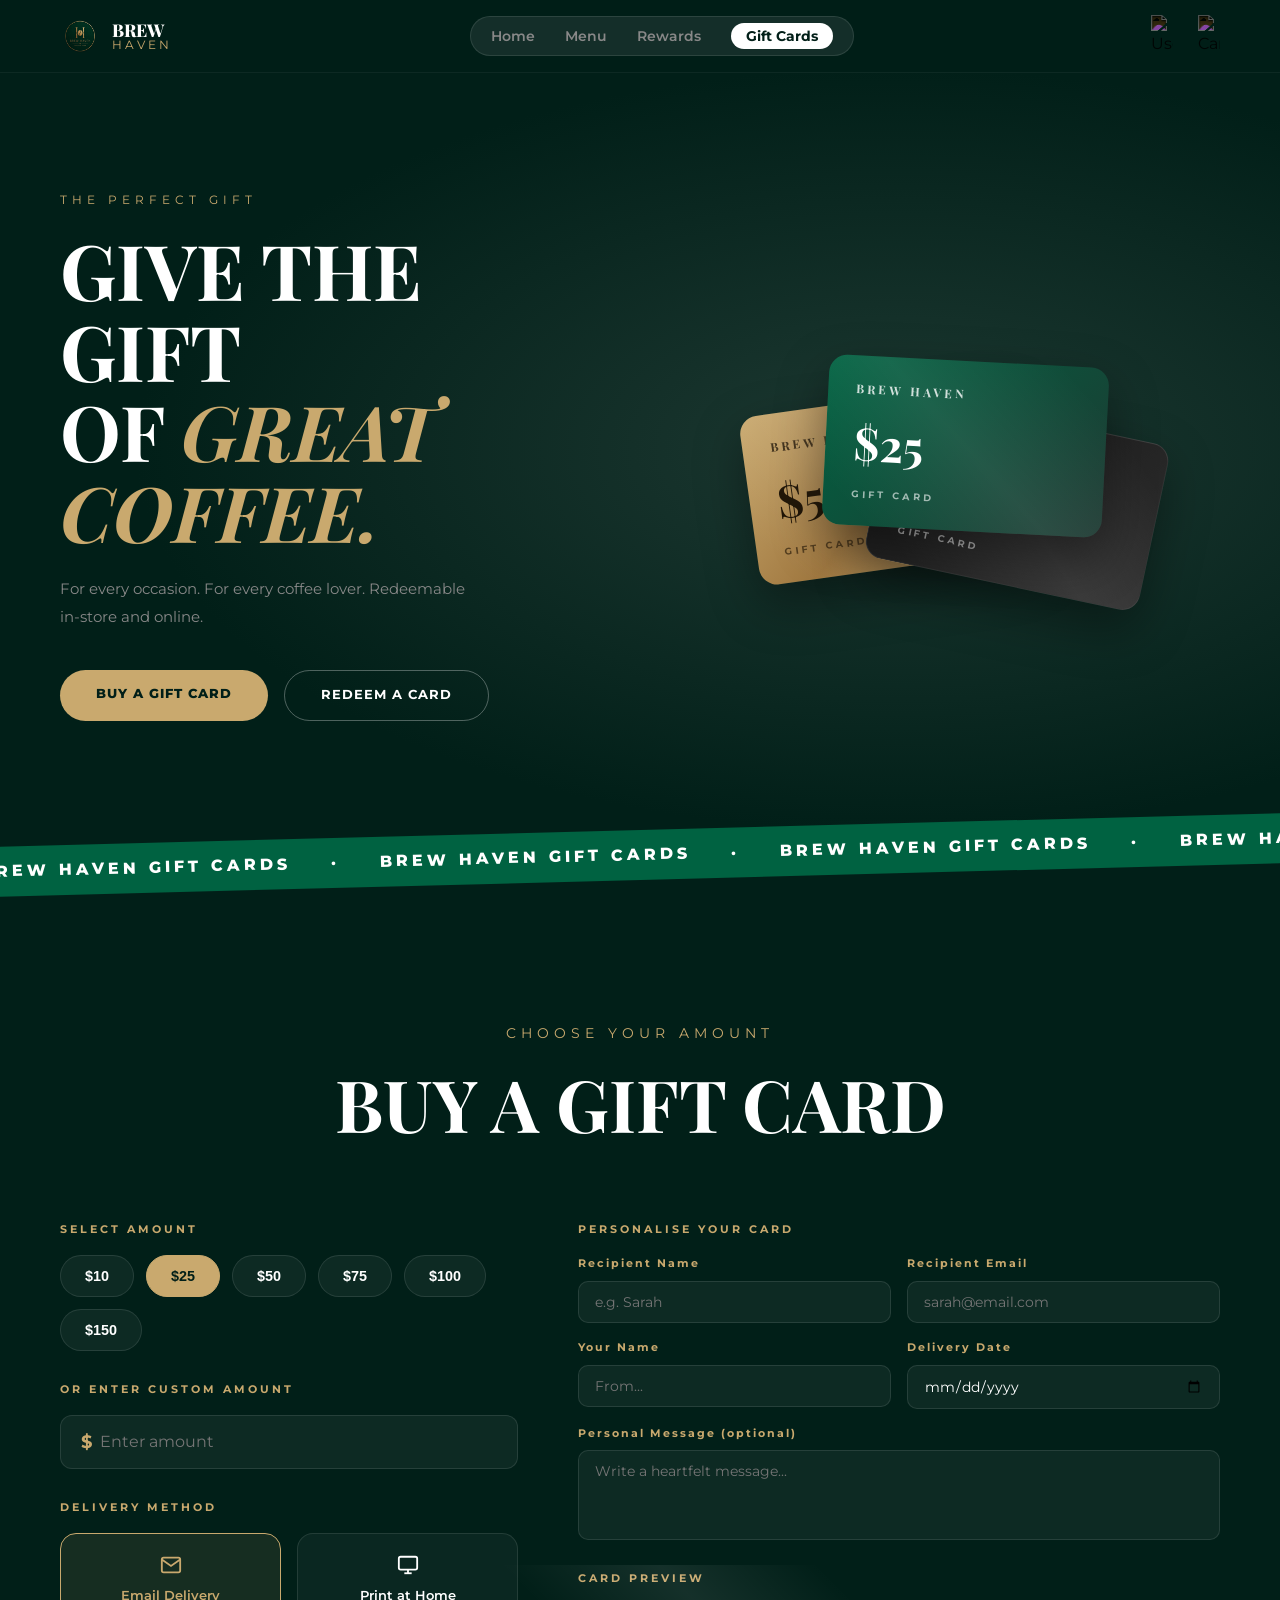
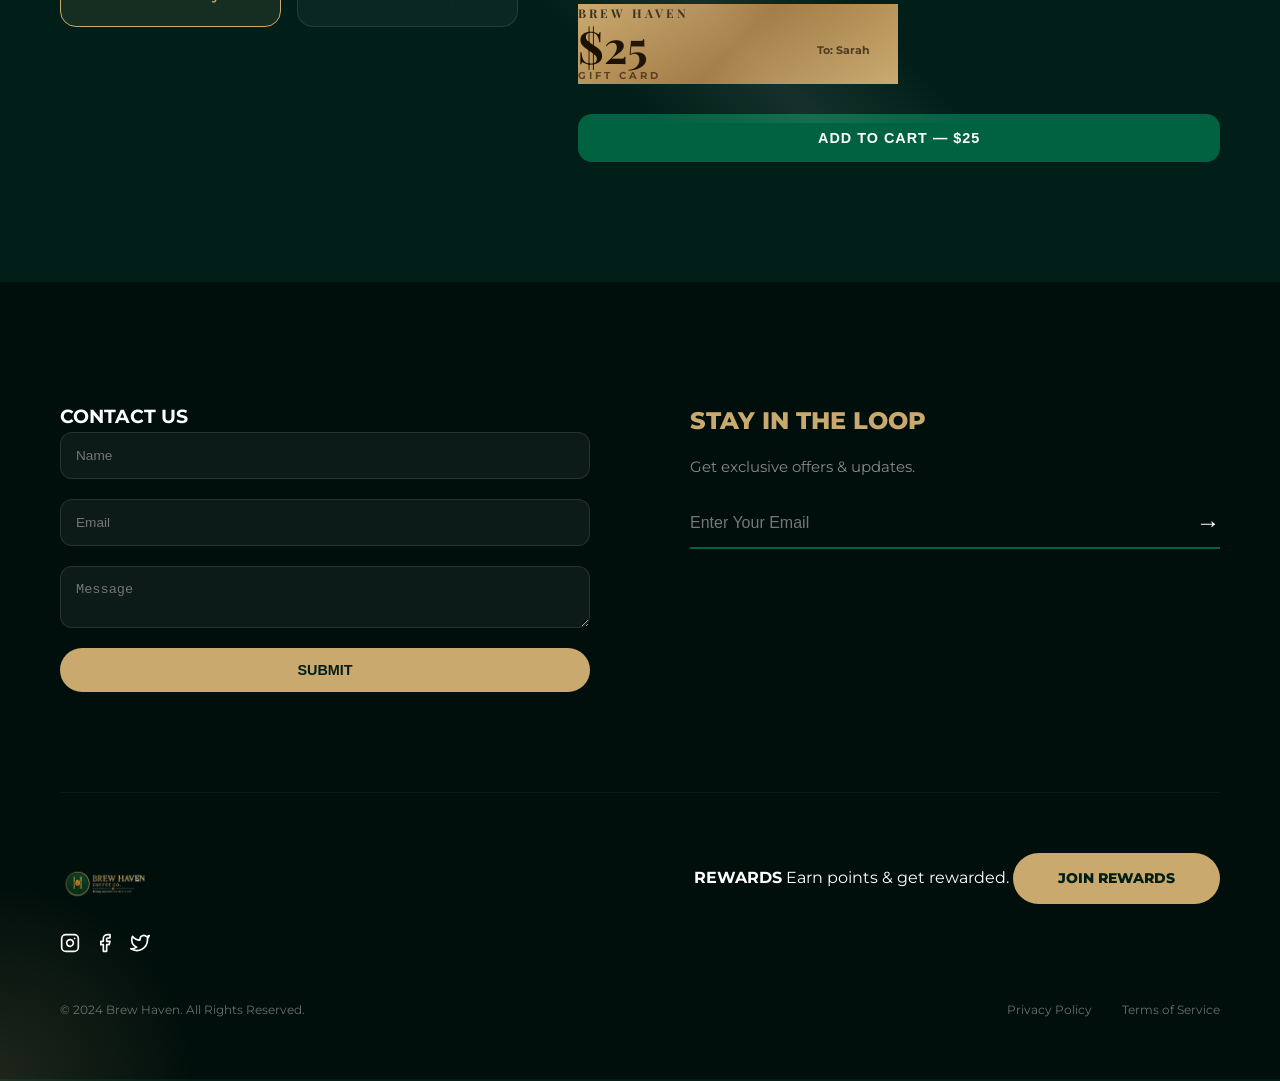
==== gift-cards.html @ e1008f40 "Initial commit" ====
<!DOCTYPE html>
<html lang="en">
<head>
  <meta charset="UTF-8">
  <meta name="viewport" content="width=device-width, initial-scale=1.0">
  <title>Brew Haven | Gift Cards</title>
  <link rel="preconnect" href="https://fonts.googleapis.com">
  <link href="https://fonts.googleapis.com/css2?family=Montserrat:wght@400;500;600;700;800&family=Playfair+Display:ital,wght@0,700;1,700&display=swap" rel="stylesheet">
  <link rel="stylesheet" href="css/style.css">
  <link rel="stylesheet" href="css/animations.css">
  <link rel="stylesheet" href="css/gift-cards.css">
</head>
<body>

  <!-- Header / Navbar -->
  <header class="header">
    <div class="nav-container container">
      <div class="logo">
        <a href="index.html" style="display: flex; align-items: center; gap: 12px;">
          <img src="assets/logo-bh.png" alt="Brew Haven Logo" style="width: 40px;">
          <div class="logo-text-group">
            <span class="logo-main">BREW</span>
            <span class="logo-sub">HAVEN</span>
          </div>
        </a>
      </div>
      <nav class="nav-pill">
        <ul>
          <li><a href="index.html">Home</a></li>
          <li><a href="menu.html">Menu</a></li>
          <li><a href="rewards.html">Rewards</a></li>
          <li class="active-pill"><a href="gift-cards.html">Gift Cards</a></li>
        </ul>
      </nav>
      <div class="header-right">
        <div class="header-icons">
          <a href="#" class="icon-btn"><img src="https://img.icons8.com/material-outlined/24/ffffff/user.png" alt="User"></a>
          <a href="#" class="icon-btn"><img src="https://img.icons8.com/material-outlined/24/ffffff/shopping-bag.png" alt="Cart"></a>
        </div>
        <button class="hamburger" id="menuTrigger" aria-label="Menu">
          <span></span><span></span><span></span>
        </button>
      </div>
    </div>
  </header>

  <!-- HERO -->
  <section class="gc-hero">
    <div class="gc-hero-bg"></div>
    <div class="container gc-hero-inner">
      <div class="gc-hero-text">
        <span class="gc-eyebrow">THE PERFECT GIFT</span>
        <h1 class="gc-title">GIVE THE GIFT<br>OF <span class="gc-title-accent">GREAT COFFEE.</span></h1>
        <p class="gc-subtitle">For every occasion. For every coffee lover. Redeemable in-store and online.</p>
        <div class="gc-hero-btns">
          <a href="#buy" class="gc-btn-primary">BUY A GIFT CARD</a>
          <a href="#redeem" class="gc-btn-ghost">REDEEM A CARD</a>
        </div>
      </div>
      <div class="gc-hero-cards">
        <div class="gc-card-preview gc-card-gold">
          <div class="gc-card-logo">BREW HAVEN</div>
          <div class="gc-card-amount">$50</div>
          <div class="gc-card-tag">GIFT CARD</div>
          <div class="gc-card-shine"></div>
        </div>
        <div class="gc-card-preview gc-card-green">
          <div class="gc-card-logo">BREW HAVEN</div>
          <div class="gc-card-amount">$25</div>
          <div class="gc-card-tag">GIFT CARD</div>
          <div class="gc-card-shine"></div>
        </div>
        <div class="gc-card-preview gc-card-dark">
          <div class="gc-card-logo">BREW HAVEN</div>
          <div class="gc-card-amount">$100</div>
          <div class="gc-card-tag">GIFT CARD</div>
          <div class="gc-card-shine"></div>
        </div>
      </div>
    </div>
    <div class="gc-marquee-wrap">
      <div class="gc-marquee">
        <span>BREW HAVEN GIFT CARDS</span><span>·</span>
        <span>BREW HAVEN GIFT CARDS</span><span>·</span>
        <span>BREW HAVEN GIFT CARDS</span><span>·</span>
        <span>BREW HAVEN GIFT CARDS</span><span>·</span>
        <span>BREW HAVEN GIFT CARDS</span><span>·</span>
        <span>BREW HAVEN GIFT CARDS</span><span>·</span>
      </div>
    </div>
  </section>

  <!-- BUY SECTION -->
  <section class="gc-buy" id="buy">
    <div class="container">
      <div class="gc-section-header">
        <span class="tagline">CHOOSE YOUR AMOUNT</span>
        <h2 class="title">BUY A GIFT CARD</h2>
      </div>
      <div class="gc-buy-layout">
        <div class="gc-selector">
          <p class="gc-selector-label">SELECT AMOUNT</p>
          <div class="gc-amounts">
            <button class="gc-amount-btn">$10</button>
            <button class="gc-amount-btn active">$25</button>
            <button class="gc-amount-btn">$50</button>
            <button class="gc-amount-btn">$75</button>
            <button class="gc-amount-btn">$100</button>
            <button class="gc-amount-btn">$150</button>
          </div>
          <p class="gc-selector-label" style="margin-top:30px;">OR ENTER CUSTOM AMOUNT</p>
          <div class="gc-custom-input"><span>$</span><input type="number" placeholder="Enter amount" min="5" max="500"></div>
          <p class="gc-selector-label" style="margin-top:30px;">DELIVERY METHOD</p>
          <div class="gc-delivery-opts">
            <label class="gc-delivery-opt active"><input type="radio" name="delivery" checked><div class="gc-opt-box"><svg width="22" height="22" viewBox="0 0 24 24" fill="none" stroke="currentColor" stroke-width="2"><path d="M4 4h16c1.1 0 2 .9 2 2v12c0 1.1-.9 2-2 2H4c-1.1 0-2-.9-2-2V6c0-1.1.9-2 2-2z"></path><polyline points="22,6 12,13 2,6"></polyline></svg><span>Email Delivery</span></div></label>
            <label class="gc-delivery-opt"><input type="radio" name="delivery"><div class="gc-opt-box"><svg width="22" height="22" viewBox="0 0 24 24" fill="none" stroke="currentColor" stroke-width="2"><rect x="2" y="3" width="20" height="14" rx="2"></rect><line x1="8" y1="21" x2="16" y2="21"></line><line x1="12" y1="17" x2="12" y2="21"></line></svg><span>Print at Home</span></div></label>
          </div>
        </div>
        <div class="gc-form">
          <p class="gc-selector-label">PERSONALISE YOUR CARD</p>
          <div class="gc-form-grid">
            <div class="gc-field"><label>Recipient Name</label><input type="text" placeholder="e.g. Sarah"></div>
            <div class="gc-field"><label>Recipient Email</label><input type="email" placeholder="sarah@email.com"></div>
            <div class="gc-field"><label>Your Name</label><input type="text" placeholder="From..."></div>
            <div class="gc-field"><label>Delivery Date</label><input type="date"></div>
            <div class="gc-field gc-field-full"><label>Personal Message (optional)</label><textarea placeholder="Write a heartfelt message..."></textarea></div>
          </div>
          <div class="gc-live-preview">
            <p class="gc-selector-label">CARD PREVIEW</p>
            <div class="gc-preview-card gc-card-gold">
              <div class="gc-card-logo">BREW HAVEN</div>
              <div class="gc-card-amount" id="previewAmount">$25</div>
              <div class="gc-card-tag">GIFT CARD</div>
              <div class="gc-preview-to">To: <span id="previewName">Sarah</span></div>
              <div class="gc-card-shine"></div>
            </div>
          </div>
          <button class="gc-checkout-btn">ADD TO CART — $25</button>
        </div>
      </div>
    </div>
  </section>

  <!-- Footer -->
  <footer class="footer">
    <div class="container">
      <div class="footer-top">
        <div class="contact-box">
          <h3>CONTACT US</h3>
          <form class="contact-form">
            <input type="text" placeholder="Name">
            <input type="email" placeholder="Email">
            <textarea placeholder="Message"></textarea>
            <button type="submit" class="submit-btn">SUBMIT</button>
          </form>
        </div>
        <div class="newsletter-box">
          <h3>STAY IN THE LOOP</h3>
          <p>Get exclusive offers & updates.</p>
          <div class="subscribe-input">
            <input type="email" placeholder="Enter Your Email">
            <button class="arrow-btn">→</button>
          </div>
        </div>
      </div>
      <div class="footer-bottom">
        <div class="brand-info">
          <img src="assets/footer-brand-lockup.png" alt="Logo Lockup" style="height: 60px; width: auto;">
          <div class="socials" style="display: flex; gap: 15px; margin-top: 20px;">
            <a href="#" aria-label="Instagram"><svg width="20" height="20" viewBox="0 0 24 24" fill="none" stroke="currentColor" stroke-width="2" stroke-linecap="round" stroke-linejoin="round" style="color: white;"><rect x="2" y="2" width="20" height="20" rx="5" ry="5"></rect><path d="M16 11.37A4 4 0 1 1 12.63 8 4 4 0 0 1 16 11.37z"></path><line x1="17.5" y1="6.5" x2="17.51" y2="6.5"></line></svg></a>
            <a href="#" aria-label="Facebook"><svg width="20" height="20" viewBox="0 0 24 24" fill="none" stroke="currentColor" stroke-width="2" stroke-linecap="round" stroke-linejoin="round" style="color: white;"><path d="M18 2h-3a5 5 0 0 0-5 5v3H7v4h3v8h4v-8h3l1-4h-4V7a1 1 0 0 1 1-1h3z"></path></svg></a>
            <a href="#" aria-label="Twitter"><svg width="20" height="20" viewBox="0 0 24 24" fill="none" stroke="currentColor" stroke-width="2" stroke-linecap="round" stroke-linejoin="round" style="color: white;"><path d="M23 3a10.9 10.9 0 0 1-3.14 1.53 4.48 4.48 0 0 0-7.86 3v1A10.66 10.66 0 0 1 3 4s-4 9 5 13a11.64 11.64 0 0 1-7 2c9 5 20 0 20-11.5a4.5 4.5 0 0 0-.08-.83A7.72 7.72 0 0 0 23 3z"></path></svg></a>
          </div>
        </div>
        <div class="rewards">
          <strong>REWARDS</strong>
          <span>Earn points & get rewarded.</span>
          <a href="rewards.html" class="join-btn">JOIN REWARDS</a>
        </div>
      </div>
      <div class="footer-legal">
        <span>© 2024 Brew Haven. All Rights Reserved.</span>
        <div class="links"><a href="#">Privacy Policy</a><a href="#">Terms of Service</a></div>
      </div>
    </div>
  </footer>

  <script src="https://cdnjs.cloudflare.com/ajax/libs/gsap/3.12.5/gsap.min.js"></script>
  <script src="https://cdnjs.cloudflare.com/ajax/libs/gsap/3.12.5/ScrollTrigger.min.js"></script>
  <script src="js/gift-cards.js"></script>
  <script src="js/main.js"></script>
</body>
</html>
---- css/style.css ----
/* ===== RESET & BASE ===== */
*, *::before, *::after { margin: 0; padding: 0; box-sizing: border-box; }

:root {
  --dark-bg: #011f18;
  --header-bg: #1e3932;
  --accent-green: #006241;
  --light-green: #d4e9e2;
  --white: #ffffff;
  --gold: #c9a96e;
  --gray: #888888;
  --font-main: 'Montserrat', sans-serif;
  --font-serif: 'Playfair Display', serif;
}

html { overflow-x: hidden; scroll-behavior: smooth; }
body { background-color: var(--dark-bg); color: var(--white); font-family: var(--font-main); overflow-x: hidden; line-height: 1.6; }
img { max-width: 100%; display: block; }
ul { list-style: none; }
a { text-decoration: none; color: inherit; }

/* GLOBAL CENTERED CONTAINER */
.container {
  max-width: 1200px;
  margin: 0 auto !important;
  padding: 0 20px;
  width: 100%;
  position: relative;
  overflow: visible !important;
}

/* ===== DECORATIVE BEANS ===== */
.floating-beans { position: fixed; inset: 0; pointer-events: none; z-index: 1; } /* LOWERED Z-INDEX */
.bean { position: absolute; width: 100px; height: 100px; background-image: url('../assets/floating-beans.png'); background-size: contain; background-repeat: no-repeat; opacity: 0.4; transition: margin 0.2s ease-out; }
.b1 { top: 10%; left: 15%; } .b2 { top: 40%; right: 10%; } .b3 { bottom: 20%; left: 5%; } .b4 { top: 70%; right: 20%; }

/* ===== HEADER ===== */
.header { padding: 15px 0; position: fixed; top: 0; width: 100%; z-index: 1000; background: rgba(1, 31, 24, 0.9); backdrop-filter: blur(10px); border-bottom: 1px solid rgba(255,255,255,0.05); }
.nav-container { display: flex; align-items: center; justify-content: space-between; }
.logo-text-group { display: flex; flex-direction: column; line-height: 1; }
.logo-main { font-family: var(--font-serif); font-weight: 800; font-size: 1.1rem; }
.logo-sub { font-size: 0.75rem; letter-spacing: 3px; color: var(--gold); }

.nav-pill ul { display: flex; background: rgba(255, 255, 255, 0.08); padding: 6px 20px; border-radius: 40px; gap: 30px; border: 1px solid rgba(255, 255, 255, 0.1); }
.nav-pill a { font-size: 0.85rem; font-weight: 600; color: var(--gray); transition: 0.3s; }
.nav-pill a.active, .nav-pill a:hover { color: var(--white); }
.nav-pill li.active-pill { background: white; border-radius: 30px; }
.nav-pill li.active-pill a { color: var(--dark-bg); font-weight: 700; padding: 5px 15px; }

.header-icons { display: flex; gap: 25px; align-items: center; }
.header-icons img { width: 22px; filter: invert(1); opacity: 0.8; }
.hamburger { display: none; }

/* ===== HERO ===== */
.hero { height: 100vh; display: flex; align-items: center; padding-top: 80px; position: relative; overflow: visible !important; }
.hero-inner { display: flex; align-items: center; justify-content: space-between; width: 100%; overflow: visible !important; }
.hero-content { flex: 1.2; z-index: 10; text-align: left; }
.hero-title { font-family: var(--font-serif); font-size: 5.5rem; line-height: 1; margin-bottom: 30px; font-weight: 800; }

.hero-product-info h3 { font-size: 1.25rem; font-weight: 600; margin-bottom: 15px; color: var(--white); line-height: 1.4; }
.hero-product-info p { font-size: 1rem; color: var(--gray); margin-bottom: 40px; max-width: 450px; line-height: 1.8; }
.hero-rating { margin-bottom: 40px; font-size: 1rem; font-weight: 700; letter-spacing: 1px; }
.rating-value { color: var(--gold); margin-left: 10px; }

.order-btn, .add-btn, .card-btn, .submit-btn, .join-btn {
  padding: 14px 45px; background-color: var(--gold); color: var(--dark-bg); border: none; border-radius: 30px; font-weight: 800; font-size: 0.9rem; cursor: pointer; transition: 0.3s; display: inline-block;
}
.order-btn:hover { background: var(--white); transform: translateY(-5px); }

.hero-thumbs-pill { display: flex; gap: 15px; background: rgba(30, 57, 50, 0.6); padding: 12px 25px; border-radius: 50px; width: fit-content; border: 1px solid rgba(255, 255, 255, 0.1); margin-top: 50px; }
.thumb-container { width: 50px; height: 50px; display: flex; align-items: center; justify-content: center; border-radius: 50%; cursor: pointer; transition: 0.3s; }
.thumb-container img { width: 40px; }
.thumb-container.active { background: rgba(255,255,255,0.15); transform: scale(1.1); }

/* Hero Visual Stack Fix */
.hero-visual-stack { flex: 1.5; position: relative; display: flex; align-items: center; justify-content: flex-end; height: 600px; overflow: visible !important; }
.hero-image { position: relative; z-index: 10; margin-right: -40px; }
.main-frapp { width: 100%; max-width: 550px; height: 600px; filter: drop-shadow(0 30px 60px rgba(0,0,0,0.4)); object-fit: contain; }

/* The Right-most Vertical Label exactly like design1.png (SMALL with BOX) */
.vertical-text-solid { 
  position: absolute; 
  right: -350px; 
  top: 50%; 
  transform: translateY(-50%) rotate(90deg); 
  display: flex; 
  align-items: center;
  gap: 20px; 
  z-index: 20; 
  pointer-events: none; 
  white-space: nowrap; 
  border: 1px solid var(--gold); 
  padding: 15px 40px;
  color: var(--gold); /* ENSURE ENTIRE BOX USES GOLD COLOR */
}

.vertical-text-solid .main-label {
  font-family: var(--font-serif);
  font-size: 35px; 
  font-weight: 700;
  letter-spacing: 4px;
}

.vertical-text-solid .sub-label {
  font-family: var(--font-main);
  font-size: 1rem;
  font-weight: 800;
  letter-spacing: 6px;
  opacity: 1; /* REMOVED OPACITY FOR BRIGHTER GOLD */
}

/* ===== SECTIONS ===== */
.category-tabs { padding: 60px 0 30px; text-align: center; }
.menu-tabs { display: flex; justify-content: center; gap: 15px; }
.tab-btn { padding: 12px 35px; border: none; background: transparent; color: var(--gray); border-radius: 35px; cursor: pointer; font-weight: 600; font-size: 0.85rem; transition: 0.3s; }
.tab-btn.active { background-color: var(--white); color: var(--dark-bg); }

.menu-section { padding-bottom: 100px; }
.menu-carousel { display: flex; align-items: center; justify-content: center; gap: 30px; }
.carousel-items { display: flex; gap: 25px; align-items: flex-end; }
.menu-card { width: 270px; padding: 40px 25px; border-radius: 30px; text-align: center; background-color: #1e3932; position: relative; transition: 0.4s; }
.menu-card.active { transform: scale(1.08); box-shadow: 0 20px 40px rgba(0,0,0,0.3); background-color: #006241; }
.card-tag { position: absolute; top: 15px; left: 50%; transform: translateX(-50%); font-size: 0.6rem; font-weight: 800; background: var(--white); color: var(--dark-bg); padding: 4px 12px; border-radius: 20px; }

/* ===== PERFECTION SECTION (GRID STACKING) ===== */
.perfection-section { padding: 120px 0 0; text-align: center; position: relative; overflow: visible; }
.section-header { max-width: 600px; margin: 0 auto 60px; }
.tagline { font-size: 0.9rem; letter-spacing: 5px; color: var(--gold); }
.title { font-family: var(--font-serif); font-size: 4.5rem; margin-bottom: 20px; }

.perfection-stack { 
  display: grid; 
  place-items: center; 
  position: relative; 
  width: 100%; 
  margin: 60px 0; 
}

/* Background Marquee */
.marquee-background-wrap { 
  grid-area: 1/1; 
  width: 120vw; 
  position: relative; 
  left: 50%; 
  transform: translateX(-50%) rotate(-3deg); 
  background-color: var(--accent-green); 
  padding: 15px 0; 
  z-index: 1; 
  overflow: hidden; 
  margin: 60px 0;
}
.marquee-track { display: flex; white-space: nowrap; animation: continuous-scroll 40s linear infinite; }
.marquee-track span { font-size: 2rem; font-weight: 900; margin-right: 60px; letter-spacing: 6px; }
@keyframes continuous-scroll { from { transform: translateX(0); } to { transform: translateX(-50%); } }

/* Foreground Centered Cup */
.perfection-cup-container { 
  grid-area: 1/1; 
  position: relative; 
  z-index: 5; 
  pointer-events: none; 
}
.perfection-cup-container img { width: 450px; filter: drop-shadow(0 30px 60px rgba(0,0,0,0.6)); }

.perfection-footer { position: relative; height: 120px; }
.perfection-side-text { position: absolute; right: 0; bottom: 0; text-align: right; max-width: 220px; z-index: 10; }
.swirl { width: 180px; opacity: 0.8; margin-top: 10px; }

/* ===== POPULAR SECTION ===== */
.popular-section { padding: 150px 0; text-align: center; }
.section-title { font-size: 1.1rem; letter-spacing: 6px; margin-bottom: 80px; color: var(--gold); }
.popular-grid { display: flex; justify-content: center; gap: 40px; }
.popular-card { width: 300px; background-color: var(--dark-bg); border-radius: 30px; overflow: hidden; border: 1px solid rgba(255,255,255,0.05); }
.card-header { height: 300px; display: flex; align-items: center; justify-content: center; border-radius: 30px 30px 150px 150px; margin: 8px; position: relative; }
.card-header.brown { background-color: #2a1a12; }
.card-header.cream { background-color: #f5f0e6; }
.card-header orange { background-color: #3d2a14; }
.card-header img { width: 200px; }
.badge { position: absolute; top: 20px; left: 20px; font-size: 0.6rem; font-weight: 800; background: var(--gold); color: var(--dark-bg); padding: 4px 10px; border-radius: 20px; }
.card-body { padding: 30px; }
.card-body h4 { font-size: 0.95rem; font-weight: 700; margin-bottom: 20px; }

/* ===== LOCATIONS SECTION ===== */
.locations-section { padding: 120px 0; background-color: var(--dark-bg); position: relative; }
.locations-inner { display: flex; gap: 80px; align-items: flex-start; margin-bottom: 60px; }
.vertical-label { writing-mode: vertical-lr; transform: rotate(180deg); font-size: 1.5rem; font-weight: 800; letter-spacing: 8px; color: var(--white); padding-top: 20px; }
.locations-grid { display: grid; grid-template-columns: 1fr 1fr; gap: 40px; flex: 1; }
.location-card { display: flex; align-items: center; gap: 25px; }
.loc-icon-box { width: 100px; height: 100px; background-color: #0d1a15; border-radius: 20px; display: flex; align-items: center; justify-content: center; border: 1px solid rgba(255,255,255,0.05); flex-shrink: 0; }
.loc-icon-box img { width: 100%; height: 100%; object-fit: contain; opacity: 0.9; }
.loc-info { display: flex; flex-direction: column; gap: 8px; text-align: left; }
.loc-info strong { font-size: 1.1rem; font-weight: 800; letter-spacing: 2px; color: var(--gold); display: block; }
.loc-info span { font-size: 0.85rem; color: var(--gray); font-weight: 500; }
.view-all { text-align: center; margin-top: 20px; font-size: 0.8rem; font-weight: 700; letter-spacing: 4px; text-decoration: underline; cursor: pointer; color: var(--gold); }

.marquee-gold-wrap { width: 120vw; position: relative; left: 50%; right: 50%; margin-left: -60vw; margin-right: -60vw; background-color: var(--gold); transform: rotate(-3deg); padding: 15px 0; overflow: hidden; margin-top: 60px; }
.marquee-gold-wrap span { color: var(--dark-bg); font-weight: 900; font-size: 2rem; }

/* ===== FOOTER ===== */
.footer { padding: 120px 0 60px; background: #000f0c; }
.footer-top { display: flex; justify-content: space-between; gap: 100px; margin-bottom: 100px; }
.contact-box { flex: 1; text-align: left; }
.contact-form { display: flex; flex-direction: column; gap: 20px; }
.contact-form input, .contact-form textarea { background: rgba(255,255,255,0.05); border: 1px solid rgba(255,255,255,0.1); padding: 15px; border-radius: 12px; color: var(--white); outline: none; font-size: 0.85rem; }
.newsletter-box { flex: 1; text-align: left; }
.newsletter-box h3 { font-size: 1.5rem; font-weight: 800; margin-bottom: 15px; color: var(--gold); }
.newsletter-box p { color: var(--gray); margin-bottom: 30px; font-size: 0.95rem; }
.subscribe-input { display: flex; border-bottom: 2px solid var(--accent-green); padding-bottom: 10px; }
.subscribe-input input { background: transparent; border: none; flex: 1; color: white; outline: none; font-size: 1rem; }
.arrow-btn { background: transparent; border: none; color: white; font-size: 1.5rem; cursor: pointer; }

.footer-bottom { display: flex; justify-content: space-between; border-top: 1px solid rgba(255,255,255,0.05); padding-top: 60px; align-items: flex-start; }
.footer-legal { display: flex; justify-content: space-between; font-size: 0.75rem; opacity: 0.4; margin-top: 40px; }
.footer-legal .links { display: flex; gap: 30px; }

/* ===== MOBILE QUERIES ===== */
@media (max-width: 1024px) {
  .hero-inner { flex-direction: column; text-align: center; }
  .hero-title { font-size: 3.5rem; }
  .hero-visual-stack { flex-direction: column; justify-content: center; height: auto; margin-top: 40px; }
  .hero-image { justify-content: center; margin-right: 0; }
  .main-frapp { height: 400px; max-width: 320px; }
  .vertical-text-solid { display: none; }
  .locations-grid { grid-template-columns: 1fr; }
  .locations-inner { flex-direction: column; gap: 40px; align-items: center; }
  .vertical-label { writing-mode: horizontal-tb; transform: none; font-size: 2rem; }
  .perfection-stack { margin-top: 40px; }
  .perfection-cup-container img { width: 300px; }
  .perfection-side-text { position: relative; bottom: 0; text-align: center; margin: 40px auto; }
  .footer-top { flex-direction: column; gap: 60px; }
  .footer-bottom { flex-direction: column; align-items: center; gap: 40px; text-align: center; }
}
---- css/animations.css ----
/* ===== KEYFRAMES ===== */

/* Floating animation for beans and product images */
@keyframes float {
  0% { transform: translateY(0) rotate(0); }
  50% { transform: translateY(-20px) rotate(5deg); }
  100% { transform: translateY(0) rotate(0); }
}

@keyframes float-slow {
  0% { transform: translateY(0) rotate(0); }
  50% { transform: translateY(-10px) rotate(-3deg); }
  100% { transform: translateY(0) rotate(0); }
}

/* Bean specific rotations */
@keyframes float-b1 {
  0% { transform: rotate(45deg) translate(0, 0); }
  50% { transform: rotate(50deg) translate(10px, -10px); }
  100% { transform: rotate(45deg) translate(0, 0); }
}

@keyframes float-b2 {
  0% { transform: rotate(-30deg) translate(0, 0); }
  50% { transform: rotate(-25deg) translate(-10px, 10px); }
  100% { transform: rotate(-30deg) translate(0, 0); }
}

/* Fade In Up */
@keyframes fadeInUp {
  from {
    opacity: 0;
    transform: translateY(30px);
  }
  to {
    opacity: 1;
    transform: translateY(0);
  }
}

/* Scale In */
@keyframes scaleIn {
  from {
    opacity: 0;
    transform: scale(0.9);
  }
  to {
    opacity: 1;
    transform: scale(1);
  }
}

/* Pulse for CTA */
@keyframes pulse {
  0% { box-shadow: 0 0 0 0 rgba(0, 98, 65, 0.4); }
  70% { box-shadow: 0 0 0 20px rgba(0, 98, 65, 0); }
  100% { box-shadow: 0 0 0 0 rgba(0, 98, 65, 0); }
}

/* ===== CLASSES ===== */

.bean.b1 { animation: float-b1 6s ease-in-out infinite; }
.bean.b2 { animation: float-b2 8s ease-in-out infinite; }
.bean.b3 { animation: float-b1 7s ease-in-out infinite reverse; }
.bean.b4 { animation: float-b2 9s ease-in-out infinite reverse; }

.main-frapp { animation: float 5s ease-in-out infinite; }
.quality-image img { animation: float-slow 4s ease-in-out infinite; }

.hero-content { animation: fadeInUp 1s ease-out forwards; }
.hero-image { animation: scaleIn 1.2s cubic-bezier(0.16, 1, 0.3, 1) forwards; }

.cta-btn { animation: pulse 2s infinite; }

/* ===== CUSTOM CURSOR GLOW ===== */
#cursor-glow {
  position: fixed;
  width: 400px;
  height: 400px;
  background: radial-gradient(circle, rgba(201,169,110,0.15) 0%, transparent 70%);
  border-radius: 50%;
  pointer-events: none;
  transform: translate(-50%, -50%);
  z-index: 9999;
  transition: width 0.3s, height 0.3s;
}

/* Smooth Interactive Transitions */
.nav-pill a, .order-btn, .cta-btn, .icon-btn, .menu-card, .popular-card, .grid-card, .premium-card {
  transition: transform 0.15s ease-out, background 0.3s, border 0.3s;
}

.bean, .h-bean {
  transition: margin 0.2s ease-out;
}

/* Image Reveal Animation */
@keyframes imageReveal {
  from {
    clip-path: inset(0 0 100% 0);
    transform: scale(1.2);
  }
  to {
    clip-path: inset(0 0 0 0);
    transform: scale(1);
  }
}

.reveal-img {
  animation: imageReveal 1.2s cubic-bezier(0.16, 1, 0.3, 1) forwards;
}

/* Vertical Text Fade In */
.vertical-text {
  animation: fadeIn 2s ease-in;
}

@keyframes fadeIn {
  from { opacity: 0; }
  to { opacity: 0.1; }
}
---- css/gift-cards.css ----
/* ===== GIFT CARDS PAGE ===== */

/* HERO */
.gc-hero {
  min-height: 100vh;
  padding-top: 100px;
  position: relative;
  overflow: hidden;
  display: flex;
  flex-direction: column;
}

.gc-hero-bg {
  position: absolute;
  inset: 0;
  background: radial-gradient(ellipse at 70% 50%, #1e3932 0%, #011f18 60%);
  z-index: 0;
}

.gc-hero-inner {
  display: flex;
  align-items: center;
  justify-content: space-between;
  gap: 60px;
  flex: 1;
  padding: 60px 20px;
  position: relative;
  z-index: 2;
}

.gc-hero-text { flex: 1; }

.gc-eyebrow {
  font-size: 0.75rem;
  letter-spacing: 5px;
  color: var(--gold);
  display: block;
  margin-bottom: 20px;
}

.gc-title {
  font-family: var(--font-serif);
  font-size: clamp(3rem, 6vw, 5.5rem);
  font-weight: 700;
  line-height: 1.05;
  margin-bottom: 24px;
}

.gc-title-accent { color: var(--gold); font-style: italic; }

.gc-subtitle {
  font-size: 0.95rem;
  color: var(--gray);
  max-width: 420px;
  margin-bottom: 40px;
  line-height: 1.8;
}

.gc-hero-btns { display: flex; gap: 16px; flex-wrap: wrap; }

.gc-btn-primary {
  padding: 14px 36px;
  background: var(--gold);
  color: var(--dark-bg);
  border: none;
  border-radius: 30px;
  font-weight: 800;
  font-size: 0.8rem;
  letter-spacing: 1px;
  cursor: pointer;
  transition: transform 0.3s, box-shadow 0.3s;
  text-decoration: none;
  display: inline-block;
}
.gc-btn-primary:hover { transform: translateY(-3px); box-shadow: 0 10px 30px rgba(201,169,110,0.4); }

.gc-btn-ghost {
  padding: 14px 36px;
  background: transparent;
  color: var(--white);
  border: 1px solid rgba(255,255,255,0.3);
  border-radius: 30px;
  font-weight: 700;
  font-size: 0.8rem;
  letter-spacing: 1px;
  cursor: pointer;
  transition: all 0.3s;
  text-decoration: none;
  display: inline-block;
}
.gc-btn-ghost:hover { border-color: var(--white); background: rgba(255,255,255,0.05); }

/* HERO CARDS STACK */
.gc-hero-cards {
  flex: 1;
  display: flex;
  align-items: center;
  justify-content: center;
  position: relative;
  height: 320px;
}

/* GIFT CARD BASE */
.gc-card-preview {
  width: 280px;
  height: 170px;
  border-radius: 18px;
  padding: 24px 28px;
  display: flex;
  flex-direction: column;
  justify-content: space-between;
  position: relative;
  overflow: hidden;
  box-shadow: 0 20px 50px rgba(0,0,0,0.4);
  transition: transform 0.4s ease, box-shadow 0.4s ease;
  cursor: pointer;
}
.gc-card-preview:hover { transform: translateY(-8px) scale(1.03); box-shadow: 0 30px 60px rgba(0,0,0,0.5); }

.gc-card-gold {
  background: linear-gradient(135deg, #c9a96e 0%, #a07840 50%, #c9a96e 100%);
  color: #1a0f00;
}
.gc-card-green {
  background: linear-gradient(135deg, #006241 0%, #1e3932 100%);
  color: #ffffff;
}
.gc-card-dark {
  background: linear-gradient(135deg, #1a1a1a 0%, #2d2d2d 100%);
  color: #ffffff;
  border: 1px solid rgba(255,255,255,0.1);
}
.gc-card-cream {
  background: linear-gradient(135deg, #f5f0e6 0%, #e8dcc8 100%);
  color: #1a0f00;
}

.gc-card-logo {
  font-family: var(--font-serif);
  font-size: 0.75rem;
  font-weight: 700;
  letter-spacing: 3px;
  opacity: 0.8;
}

.gc-card-amount {
  font-family: var(--font-serif);
  font-size: 2.8rem;
  font-weight: 700;
  line-height: 1;
}

.gc-card-tag {
  font-size: 0.6rem;
  letter-spacing: 3px;
  font-weight: 700;
  opacity: 0.6;
  text-transform: uppercase;
}

.gc-card-shine {
  position: absolute;
  top: -50%;
  left: -50%;
  width: 200%;
  height: 200%;
  background: linear-gradient(45deg, transparent 30%, rgba(255,255,255,0.08) 50%, transparent 70%);
  pointer-events: none;
  transition: transform 0.6s ease;
}
.gc-card-preview:hover .gc-card-shine { transform: translateX(60%) translateY(60%); }

/* Hero card stack positioning */
.gc-hero-cards .gc-card-preview:nth-child(1) { position: absolute; transform: rotate(-8deg) translate(-60px, 20px); z-index: 1; }
.gc-hero-cards .gc-card-preview:nth-child(2) { position: absolute; transform: rotate(3deg) translate(20px, -10px); z-index: 3; }
.gc-hero-cards .gc-card-preview:nth-child(3) { position: absolute; transform: rotate(12deg) translate(80px, 30px); z-index: 2; }
.gc-hero-cards .gc-card-preview:nth-child(1):hover { transform: rotate(-8deg) translate(-60px, 28px) scale(1.05); z-index: 10; }
.gc-hero-cards .gc-card-preview:nth-child(2):hover { transform: rotate(3deg) translate(20px, -18px) scale(1.05); z-index: 10; }
.gc-hero-cards .gc-card-preview:nth-child(3):hover { transform: rotate(12deg) translate(80px, 22px) scale(1.05); z-index: 10; }

/* MARQUEE */
.gc-marquee-wrap {
  background: var(--accent-green);
  padding: 12px 0;
  overflow: hidden;
  transform: rotate(-1.5deg);
  margin: 20px -20px;
  position: relative;
  z-index: 2;
}
.gc-marquee {
  display: flex;
  white-space: nowrap;
  animation: gc-scroll 30s linear infinite;
}
.gc-marquee span {
  font-size: 1rem;
  font-weight: 800;
  letter-spacing: 4px;
  margin-right: 40px;
  color: var(--white);
}
@keyframes gc-scroll { from { transform: translateX(0); } to { transform: translateX(-50%); } }

/* SECTION HEADERS */
.gc-section-header { text-align: center; margin-bottom: 60px; }

/* BUY SECTION */
.gc-buy { padding: 120px 0; }

.gc-buy-layout {
  display: grid;
  grid-template-columns: 1fr 1.4fr;
  gap: 60px;
  align-items: start;
}

.gc-selector-label {
  font-size: 0.7rem;
  letter-spacing: 3px;
  color: var(--gold);
  margin-bottom: 16px;
  font-weight: 700;
}

.gc-amounts {
  display: flex;
  flex-wrap: wrap;
  gap: 12px;
}

.gc-amount-btn {
  padding: 12px 24px;
  background: rgba(255,255,255,0.05);
  border: 1px solid rgba(255,255,255,0.1);
  color: var(--white);
  border-radius: 30px;
  font-weight: 700;
  font-size: 0.9rem;
  cursor: pointer;
  transition: all 0.3s;
}
.gc-amount-btn:hover, .gc-amount-btn.active {
  background: var(--gold);
  border-color: var(--gold);
  color: var(--dark-bg);
}

.gc-custom-input {
  display: flex;
  align-items: center;
  background: rgba(255,255,255,0.05);
  border: 1px solid rgba(255,255,255,0.1);
  border-radius: 12px;
  padding: 12px 20px;
  gap: 8px;
}
.gc-custom-input span { color: var(--gold); font-weight: 700; font-size: 1.1rem; }
.gc-custom-input input {
  background: transparent;
  border: none;
  outline: none;
  color: var(--white);
  font-size: 1rem;
  font-family: var(--font-main);
  width: 100%;
}

.gc-delivery-opts { display: flex; gap: 16px; }
.gc-delivery-opt { cursor: pointer; flex: 1; }
.gc-delivery-opt input { display: none; }
.gc-opt-box {
  display: flex;
  flex-direction: column;
  align-items: center;
  gap: 10px;
  padding: 20px;
  background: rgba(255,255,255,0.04);
  border: 1px solid rgba(255,255,255,0.1);
  border-radius: 16px;
  transition: all 0.3s;
  font-size: 0.8rem;
  font-weight: 600;
  text-align: center;
}
.gc-delivery-opt.active .gc-opt-box,
.gc-delivery-opt:has(input:checked) .gc-opt-box {
  border-color: var(--gold);
  background: rgba(201,169,110,0.1);
  color: var(--gold);
}

/* FORM */
.gc-form-grid {
  display: grid;
  grid-template-columns: 1fr 1fr;
  gap: 16px;
  margin-bottom: 30px;
}
.gc-field-full { grid-column: 1 / -1; }

.gc-field { display: flex; flex-direction: column; gap: 8px; }
.gc-field label { font-size: 0.7rem; letter-spacing: 2px; color: var(--gold); font-weight: 700; }
.gc-field input, .gc-field textarea {
  background: rgba(255,255,255,0.05);
  border: 1px solid rgba(255,255,255,0.1);
  border-radius: 10px;
  padding: 12px 16px;
  color: var(--white);
  font-family: var(--font-main);
  font-size: 0.85rem;
  outline: none;
  transition: border-color 0.3s;
}
.gc-field input:focus, .gc-field textarea:focus { border-color: var(--gold); }
.gc-field textarea { height: 90px; resize: none; }

/* LIVE PREVIEW */
.gc-live-preview { margin-bottom: 30px; }
.gc-preview-card { position: relative; width: 100%; max-width: 320px; }
.gc-preview-to {
  position: absolute;
  bottom: 24px;
  right: 28px;
  font-size: 0.7rem;
  font-weight: 700;
  opacity: 0.7;
}

.gc-checkout-btn {
  width: 100%;
  padding: 16px;
  background: var(--accent-green);
  color: var(--white);
  border: none;
  border-radius: 14px;
  font-weight: 800;
  font-size: 0.9rem;
  letter-spacing: 1px;
  cursor: pointer;
  transition: all 0.3s;
}
.gc-checkout-btn:hover { background: #00a862; transform: translateY(-2px); box-shadow: 0 10px 30px rgba(0,98,65,0.4); }

/* DESIGNS */
.gc-designs { padding: 100px 0; background: #011a13; }
.gc-designs-grid { display: flex; justify-content: center; gap: 30px; flex-wrap: wrap; }
.gc-design-item {
  display: flex;
  flex-direction: column;
  align-items: center;
  gap: 16px;
  cursor: pointer;
}
.gc-design-item span { font-size: 0.75rem; letter-spacing: 2px; font-weight: 600; color: var(--gray); }
.gc-design-item.selected span { color: var(--gold); }
.gc-design-item.selected .gc-card-preview { box-shadow: 0 0 0 3px var(--gold), 0 20px 50px rgba(0,0,0,0.4); }

/* REDEEM */
.gc-redeem { padding: 120px 0; }
.gc-redeem-inner {
  display: grid;
  grid-template-columns: 1fr 1fr;
  gap: 80px;
  align-items: center;
}
.gc-redeem-form { display: flex; flex-direction: column; gap: 20px; }
.gc-redeem-btns { display: flex; gap: 16px; }
.gc-balance-result {
  display: flex;
  align-items: center;
  justify-content: space-between;
  padding: 20px 24px;
  background: rgba(255,255,255,0.03);
  border: 1px solid rgba(255,255,255,0.08);
  border-radius: 12px;
  margin-top: 10px;
}
.gc-balance-label { font-size: 0.7rem; letter-spacing: 3px; color: var(--gray); font-weight: 700; }
.gc-balance-value { font-family: var(--font-serif); font-size: 2rem; color: var(--gold); font-weight: 700; }

/* HOW IT WORKS */
.gc-how { padding: 120px 0; background: #011a13; }
.gc-steps {
  display: flex;
  align-items: center;
  justify-content: center;
  gap: 20px;
  flex-wrap: wrap;
}
.gc-step {
  flex: 1;
  min-width: 220px;
  max-width: 300px;
  text-align: center;
  padding: 40px 30px;
  background: rgba(255,255,255,0.03);
  border: 1px solid rgba(255,255,255,0.06);
  border-radius: 24px;
  transition: transform 0.3s, border-color 0.3s;
}
.gc-step:hover { transform: translateY(-8px); border-color: rgba(201,169,110,0.3); }
.gc-step-num {
  font-family: var(--font-serif);
  font-size: 0.75rem;
  color: var(--gold);
  letter-spacing: 3px;
  margin-bottom: 20px;
  display: block;
}
.gc-step-icon {
  width: 64px;
  height: 64px;
  background: rgba(0,98,65,0.2);
  border-radius: 50%;
  display: flex;
  align-items: center;
  justify-content: center;
  margin: 0 auto 20px;
  color: var(--gold);
}
.gc-step h4 { font-size: 0.85rem; font-weight: 800; letter-spacing: 1px; margin-bottom: 12px; }
.gc-step p { font-size: 0.8rem; color: var(--gray); line-height: 1.7; }
.gc-step-divider { font-size: 1.5rem; color: rgba(255,255,255,0.15); font-weight: 300; }

/* FAQ */
.gc-faq { padding: 100px 0; }
.gc-faq-list { max-width: 700px; margin: 0 auto; display: flex; flex-direction: column; gap: 4px; }
.gc-faq-item {
  border-bottom: 1px solid rgba(255,255,255,0.07);
  overflow: hidden;
}
.gc-faq-q {
  width: 100%;
  background: transparent;
  border: none;
  color: var(--white);
  font-family: var(--font-main);
  font-size: 0.9rem;
  font-weight: 600;
  padding: 22px 0;
  text-align: left;
  cursor: pointer;
  display: flex;
  justify-content: space-between;
  align-items: center;
  letter-spacing: 0.5px;
  transition: color 0.3s;
}
.gc-faq-q:hover { color: var(--gold); }
.gc-faq-q span { font-size: 1.4rem; font-weight: 300; color: var(--gold); transition: transform 0.3s; }
.gc-faq-item.open .gc-faq-q span { transform: rotate(45deg); }
.gc-faq-a {
  font-size: 0.85rem;
  color: var(--gray);
  line-height: 1.8;
  max-height: 0;
  overflow: hidden;
  transition: max-height 0.4s ease, padding 0.3s;
  padding: 0;
}
.gc-faq-item.open .gc-faq-a { max-height: 200px; padding-bottom: 20px; }

/* RESPONSIVE */
@media (max-width: 1024px) {
  .gc-hero-inner { flex-direction: column; text-align: center; }
  .gc-subtitle { margin: 0 auto 40px; }
  .gc-hero-btns { justify-content: center; }
  .gc-hero-cards { height: 260px; margin-top: 40px; }
  .gc-buy-layout { grid-template-columns: 1fr; }
  .gc-redeem-inner { grid-template-columns: 1fr; }
  .gc-steps { flex-direction: column; align-items: center; }
  .gc-step-divider { transform: rotate(90deg); }
}

@media (max-width: 600px) {
  .gc-form-grid { grid-template-columns: 1fr; }
  .gc-hero-cards .gc-card-preview { width: 220px; height: 135px; }
  .gc-designs-grid { flex-direction: column; align-items: center; }
}
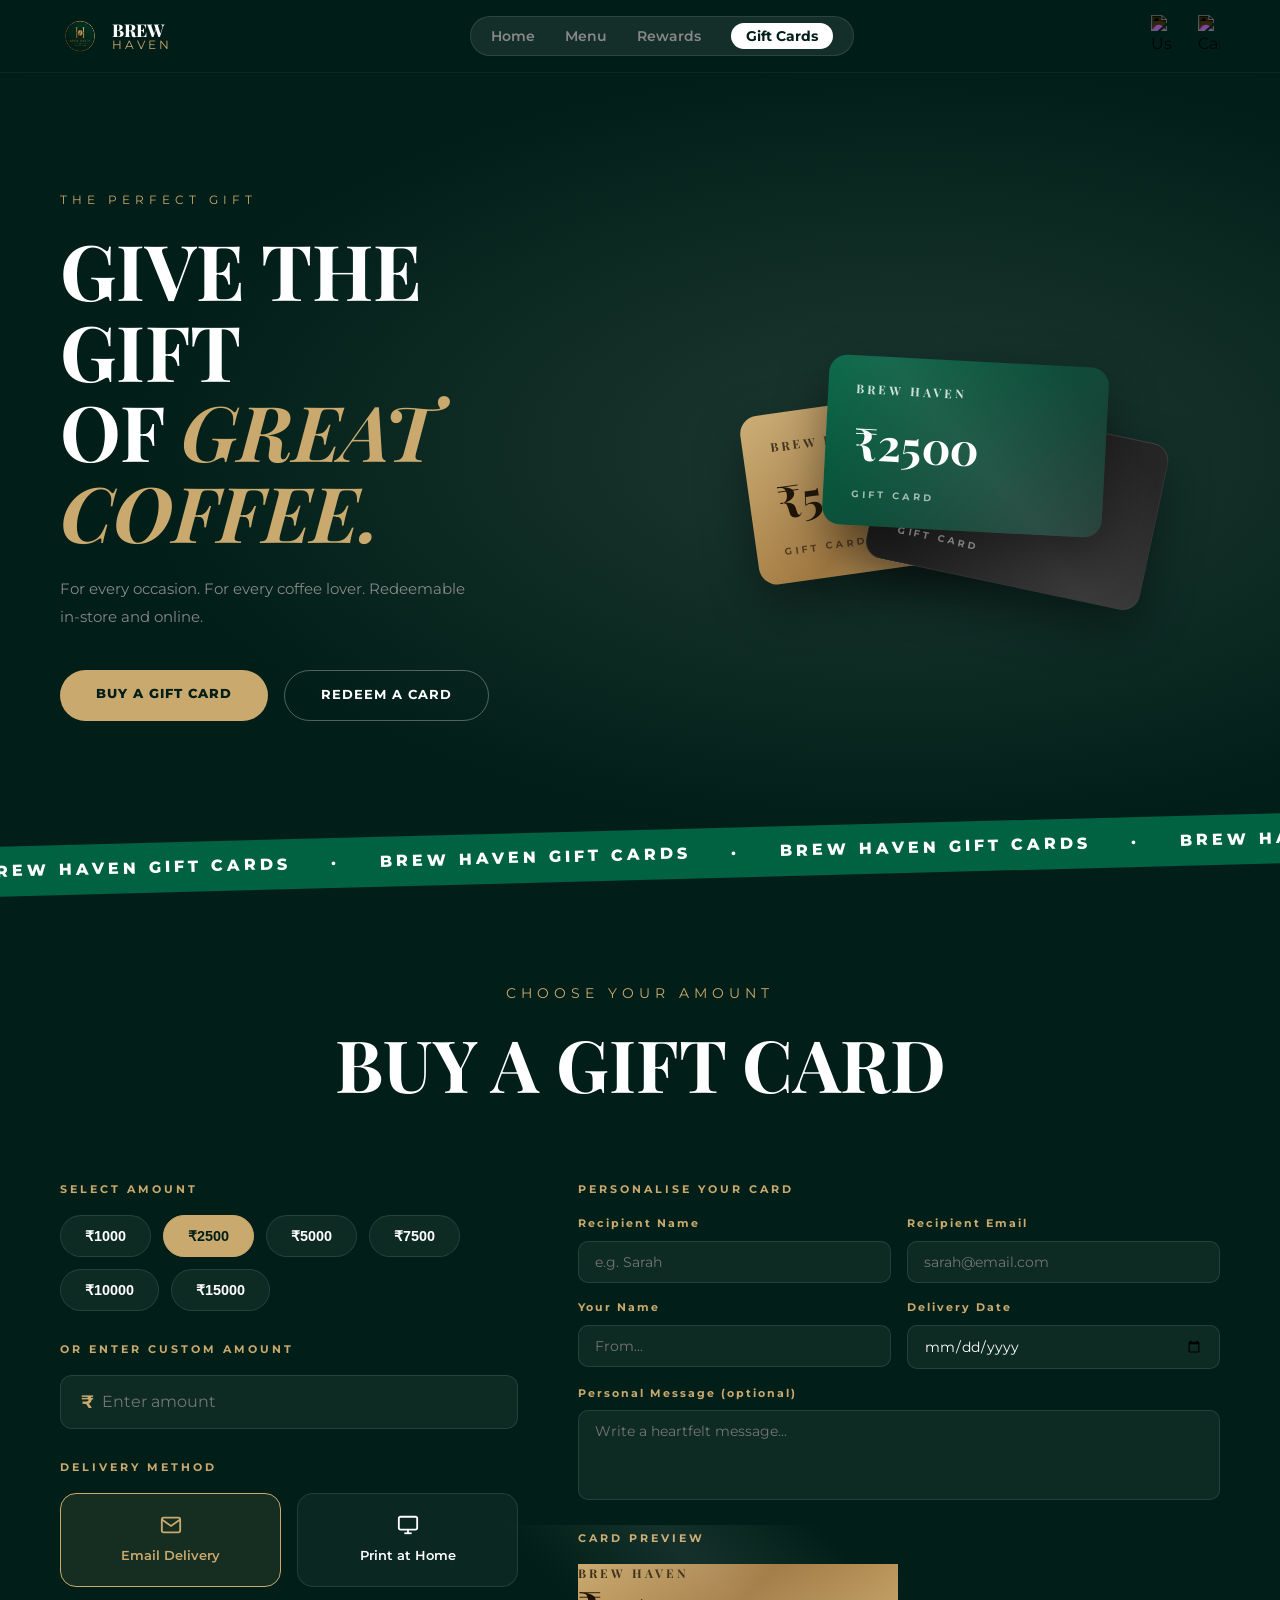
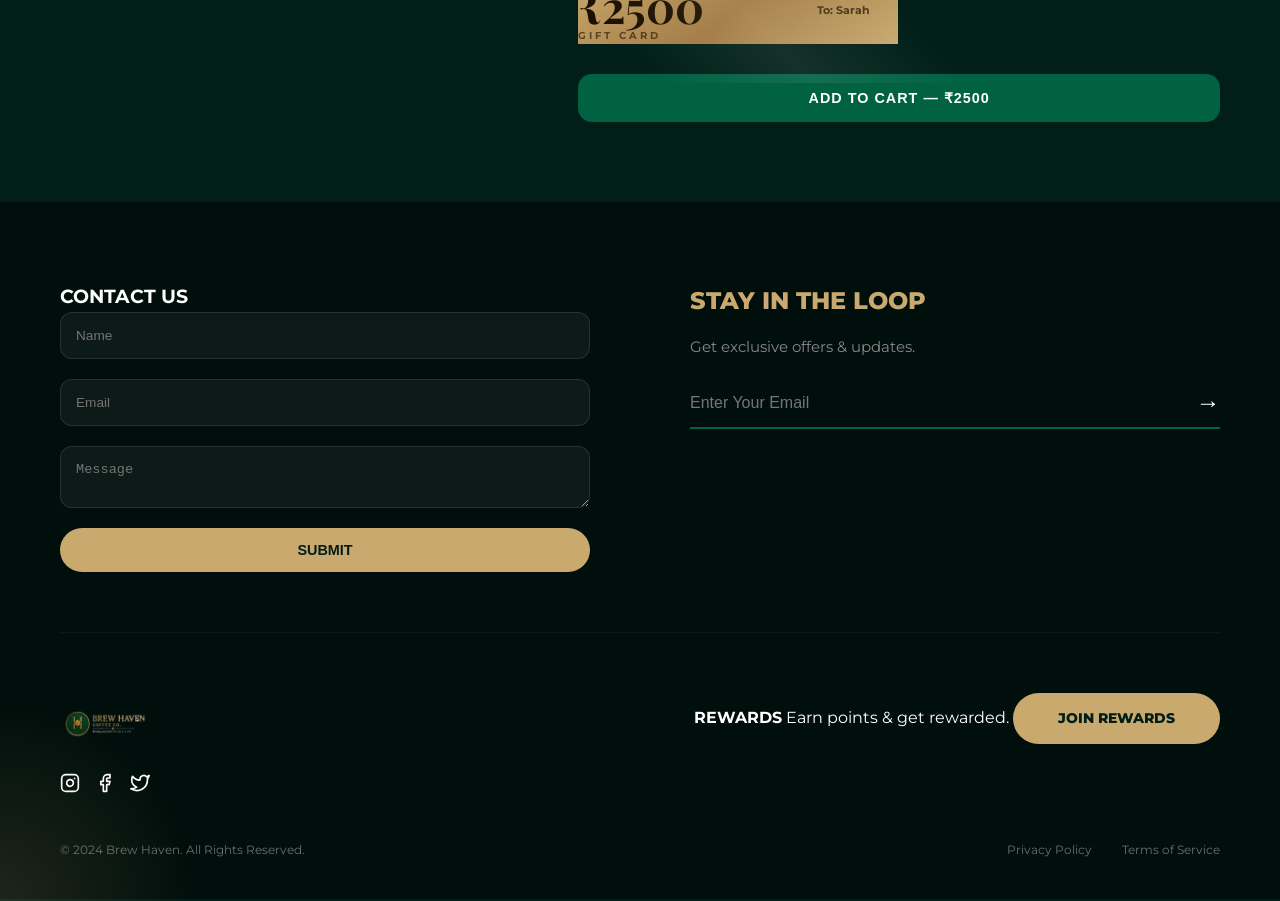
==== commit 88da5dfb: "Style and implement carousel navigation buttons" ====
--- a/gift-cards.html
+++ b/gift-cards.html
@@ -60,19 +60,19 @@
       <div class="gc-hero-cards">
         <div class="gc-card-preview gc-card-gold">
           <div class="gc-card-logo">BREW HAVEN</div>
-          <div class="gc-card-amount">$50</div>
+          <div class="gc-card-amount">₹5000</div>
           <div class="gc-card-tag">GIFT CARD</div>
           <div class="gc-card-shine"></div>
         </div>
         <div class="gc-card-preview gc-card-green">
           <div class="gc-card-logo">BREW HAVEN</div>
-          <div class="gc-card-amount">$25</div>
+          <div class="gc-card-amount">₹2500</div>
           <div class="gc-card-tag">GIFT CARD</div>
           <div class="gc-card-shine"></div>
         </div>
         <div class="gc-card-preview gc-card-dark">
           <div class="gc-card-logo">BREW HAVEN</div>
-          <div class="gc-card-amount">$100</div>
+          <div class="gc-card-amount">₹10000</div>
           <div class="gc-card-tag">GIFT CARD</div>
           <div class="gc-card-shine"></div>
         </div>
@@ -101,15 +101,15 @@
         <div class="gc-selector">
           <p class="gc-selector-label">SELECT AMOUNT</p>
           <div class="gc-amounts">
-            <button class="gc-amount-btn">$10</button>
-            <button class="gc-amount-btn active">$25</button>
-            <button class="gc-amount-btn">$50</button>
-            <button class="gc-amount-btn">$75</button>
-            <button class="gc-amount-btn">$100</button>
-            <button class="gc-amount-btn">$150</button>
+            <button class="gc-amount-btn">₹1000</button>
+            <button class="gc-amount-btn active">₹2500</button>
+            <button class="gc-amount-btn">₹5000</button>
+            <button class="gc-amount-btn">₹7500</button>
+            <button class="gc-amount-btn">₹10000</button>
+            <button class="gc-amount-btn">₹15000</button>
           </div>
           <p class="gc-selector-label" style="margin-top:30px;">OR ENTER CUSTOM AMOUNT</p>
-          <div class="gc-custom-input"><span>$</span><input type="number" placeholder="Enter amount" min="5" max="500"></div>
+          <div class="gc-custom-input"><span>₹</span><input type="number" placeholder="Enter amount" min="100" max="50000"></div>
           <p class="gc-selector-label" style="margin-top:30px;">DELIVERY METHOD</p>
           <div class="gc-delivery-opts">
             <label class="gc-delivery-opt active"><input type="radio" name="delivery" checked><div class="gc-opt-box"><svg width="22" height="22" viewBox="0 0 24 24" fill="none" stroke="currentColor" stroke-width="2"><path d="M4 4h16c1.1 0 2 .9 2 2v12c0 1.1-.9 2-2 2H4c-1.1 0-2-.9-2-2V6c0-1.1.9-2 2-2z"></path><polyline points="22,6 12,13 2,6"></polyline></svg><span>Email Delivery</span></div></label>
@@ -129,13 +129,13 @@
             <p class="gc-selector-label">CARD PREVIEW</p>
             <div class="gc-preview-card gc-card-gold">
               <div class="gc-card-logo">BREW HAVEN</div>
-              <div class="gc-card-amount" id="previewAmount">$25</div>
+              <div class="gc-card-amount" id="previewAmount">₹2500</div>
               <div class="gc-card-tag">GIFT CARD</div>
               <div class="gc-preview-to">To: <span id="previewName">Sarah</span></div>
               <div class="gc-card-shine"></div>
             </div>
           </div>
-          <button class="gc-checkout-btn">ADD TO CART — $25</button>
+          <button class="gc-checkout-btn">ADD TO CART — ₹2500</button>
         </div>
       </div>
     </div>
@@ -189,5 +189,6 @@
   <script src="https://cdnjs.cloudflare.com/ajax/libs/gsap/3.12.5/ScrollTrigger.min.js"></script>
   <script src="js/gift-cards.js"></script>
   <script src="js/main.js"></script>
+  <script src="js/mobile-view.js"></script>
 </body>
 </html>
--- a/css/style.css
+++ b/css/style.css
@@ -52,7 +52,7 @@
 .hamburger { display: none; }
 
 /* ===== HERO ===== */
-.hero { height: 100vh; display: flex; align-items: center; padding-top: 80px; position: relative; overflow: visible !important; }
+.hero { min-height: 100vh; display: flex; align-items: center; padding: 100px 0 60px; position: relative; overflow: visible !important; }
 .hero-inner { display: flex; align-items: center; justify-content: space-between; width: 100%; overflow: visible !important; }
 .hero-content { flex: 1.2; z-index: 10; text-align: left; }
 .hero-title { font-family: var(--font-serif); font-size: 5.5rem; line-height: 1; margin-bottom: 30px; font-weight: 800; }
@@ -110,21 +110,41 @@
 }
 
 /* ===== SECTIONS ===== */
-.category-tabs { padding: 60px 0 30px; text-align: center; }
+.category-tabs { padding: 40px 0 20px; text-align: center; }
 .menu-tabs { display: flex; justify-content: center; gap: 15px; }
 .tab-btn { padding: 12px 35px; border: none; background: transparent; color: var(--gray); border-radius: 35px; cursor: pointer; font-weight: 600; font-size: 0.85rem; transition: 0.3s; }
 .tab-btn.active { background-color: var(--white); color: var(--dark-bg); }
 
-.menu-section { padding-bottom: 100px; }
+.menu-section { padding-bottom: 60px; }
 .menu-carousel { display: flex; align-items: center; justify-content: center; gap: 30px; }
+.carousel-nav {
+  background: rgba(255, 255, 255, 0.05);
+  border: 1px solid var(--gold);
+  color: var(--gold);
+  width: 50px;
+  height: 50px;
+  border-radius: 50%;
+  cursor: pointer;
+  display: flex;
+  align-items: center;
+  justify-content: center;
+  font-size: 1.2rem;
+  transition: 0.3s;
+  z-index: 10;
+  flex-shrink: 0;
+}
+.carousel-nav:hover {
+  background: var(--gold);
+  color: var(--dark-bg);
+}
 .carousel-items { display: flex; gap: 25px; align-items: flex-end; }
 .menu-card { width: 270px; padding: 40px 25px; border-radius: 30px; text-align: center; background-color: #1e3932; position: relative; transition: 0.4s; }
 .menu-card.active { transform: scale(1.08); box-shadow: 0 20px 40px rgba(0,0,0,0.3); background-color: #006241; }
 .card-tag { position: absolute; top: 15px; left: 50%; transform: translateX(-50%); font-size: 0.6rem; font-weight: 800; background: var(--white); color: var(--dark-bg); padding: 4px 12px; border-radius: 20px; }
 
 /* ===== PERFECTION SECTION (GRID STACKING) ===== */
-.perfection-section { padding: 120px 0 0; text-align: center; position: relative; overflow: visible; }
-.section-header { max-width: 600px; margin: 0 auto 60px; }
+.perfection-section { padding: 60px 0 0; text-align: center; position: relative; overflow: visible; }
+.section-header { max-width: 600px; margin: 0 auto 40px; }
 .tagline { font-size: 0.9rem; letter-spacing: 5px; color: var(--gold); }
 .title { font-family: var(--font-serif); font-size: 4.5rem; margin-bottom: 20px; }
 
@@ -133,7 +153,7 @@
   place-items: center; 
   position: relative; 
   width: 100%; 
-  margin: 60px 0; 
+  margin: 30px 0; 
 }
 
 /* Background Marquee */
@@ -147,7 +167,7 @@
   padding: 15px 0; 
   z-index: 1; 
   overflow: hidden; 
-  margin: 60px 0;
+  margin: 30px 0;
 }
 .marquee-track { display: flex; white-space: nowrap; animation: continuous-scroll 40s linear infinite; }
 .marquee-track span { font-size: 2rem; font-weight: 900; margin-right: 60px; letter-spacing: 6px; }
@@ -162,13 +182,13 @@
 }
 .perfection-cup-container img { width: 450px; filter: drop-shadow(0 30px 60px rgba(0,0,0,0.6)); }
 
-.perfection-footer { position: relative; height: 120px; }
+.perfection-footer { position: relative; height: 100px; }
 .perfection-side-text { position: absolute; right: 0; bottom: 0; text-align: right; max-width: 220px; z-index: 10; }
 .swirl { width: 180px; opacity: 0.8; margin-top: 10px; }
 
 /* ===== POPULAR SECTION ===== */
-.popular-section { padding: 150px 0; text-align: center; }
-.section-title { font-size: 1.1rem; letter-spacing: 6px; margin-bottom: 80px; color: var(--gold); }
+.popular-section { padding: 80px 0; text-align: center; }
+.section-title { font-size: 1.1rem; letter-spacing: 6px; margin-bottom: 60px; color: var(--gold); }
 .popular-grid { display: flex; justify-content: center; gap: 40px; }
 .popular-card { width: 300px; background-color: var(--dark-bg); border-radius: 30px; overflow: hidden; border: 1px solid rgba(255,255,255,0.05); }
 .card-header { height: 300px; display: flex; align-items: center; justify-content: center; border-radius: 30px 30px 150px 150px; margin: 8px; position: relative; }
@@ -181,8 +201,8 @@
 .card-body h4 { font-size: 0.95rem; font-weight: 700; margin-bottom: 20px; }
 
 /* ===== LOCATIONS SECTION ===== */
-.locations-section { padding: 120px 0; background-color: var(--dark-bg); position: relative; }
-.locations-inner { display: flex; gap: 80px; align-items: flex-start; margin-bottom: 60px; }
+.locations-section { padding: 80px 0; background-color: var(--dark-bg); position: relative; }
+.locations-inner { display: flex; gap: 80px; align-items: flex-start; margin-bottom: 40px; }
 .vertical-label { writing-mode: vertical-lr; transform: rotate(180deg); font-size: 1.5rem; font-weight: 800; letter-spacing: 8px; color: var(--white); padding-top: 20px; }
 .locations-grid { display: grid; grid-template-columns: 1fr 1fr; gap: 40px; flex: 1; }
 .location-card { display: flex; align-items: center; gap: 25px; }
@@ -193,12 +213,12 @@
 .loc-info span { font-size: 0.85rem; color: var(--gray); font-weight: 500; }
 .view-all { text-align: center; margin-top: 20px; font-size: 0.8rem; font-weight: 700; letter-spacing: 4px; text-decoration: underline; cursor: pointer; color: var(--gold); }
 
-.marquee-gold-wrap { width: 120vw; position: relative; left: 50%; right: 50%; margin-left: -60vw; margin-right: -60vw; background-color: var(--gold); transform: rotate(-3deg); padding: 15px 0; overflow: hidden; margin-top: 60px; }
+.marquee-gold-wrap { width: 120vw; position: relative; left: 50%; right: 50%; margin-left: -60vw; margin-right: -60vw; background-color: var(--gold); transform: rotate(-3deg); padding: 15px 0; overflow: hidden; margin-top: 40px; }
 .marquee-gold-wrap span { color: var(--dark-bg); font-weight: 900; font-size: 2rem; }
 
 /* ===== FOOTER ===== */
-.footer { padding: 120px 0 60px; background: #000f0c; }
-.footer-top { display: flex; justify-content: space-between; gap: 100px; margin-bottom: 100px; }
+.footer { padding: 80px 0 40px; background: #000f0c; }
+.footer-top { display: flex; justify-content: space-between; gap: 100px; margin-bottom: 60px; }
 .contact-box { flex: 1; text-align: left; }
 .contact-form { display: flex; flex-direction: column; gap: 20px; }
 .contact-form input, .contact-form textarea { background: rgba(255,255,255,0.05); border: 1px solid rgba(255,255,255,0.1); padding: 15px; border-radius: 12px; color: var(--white); outline: none; font-size: 0.85rem; }
@@ -212,6 +232,9 @@
 .footer-bottom { display: flex; justify-content: space-between; border-top: 1px solid rgba(255,255,255,0.05); padding-top: 60px; align-items: flex-start; }
 .footer-legal { display: flex; justify-content: space-between; font-size: 0.75rem; opacity: 0.4; margin-top: 40px; }
 .footer-legal .links { display: flex; gap: 30px; }
+
+/* Price Styling */
+.price { font-weight: 800; color: var(--gold); font-size: 1.1rem; display: block; margin-bottom: 15px; }
 
 /* ===== MOBILE QUERIES ===== */
 @media (max-width: 1024px) {
--- a/css/gift-cards.css
+++ b/css/gift-cards.css
@@ -206,7 +206,7 @@
 .gc-section-header { text-align: center; margin-bottom: 60px; }
 
 /* BUY SECTION */
-.gc-buy { padding: 120px 0; }
+.gc-buy { padding: 80px 0; }
 
 .gc-buy-layout {
   display: grid;
@@ -343,7 +343,7 @@
 .gc-checkout-btn:hover { background: #00a862; transform: translateY(-2px); box-shadow: 0 10px 30px rgba(0,98,65,0.4); }
 
 /* DESIGNS */
-.gc-designs { padding: 100px 0; background: #011a13; }
+.gc-designs { padding: 60px 0; background: #011a13; }
 .gc-designs-grid { display: flex; justify-content: center; gap: 30px; flex-wrap: wrap; }
 .gc-design-item {
   display: flex;
@@ -357,7 +357,7 @@
 .gc-design-item.selected .gc-card-preview { box-shadow: 0 0 0 3px var(--gold), 0 20px 50px rgba(0,0,0,0.4); }
 
 /* REDEEM */
-.gc-redeem { padding: 120px 0; }
+.gc-redeem { padding: 80px 0; }
 .gc-redeem-inner {
   display: grid;
   grid-template-columns: 1fr 1fr;
@@ -380,7 +380,7 @@
 .gc-balance-value { font-family: var(--font-serif); font-size: 2rem; color: var(--gold); font-weight: 700; }
 
 /* HOW IT WORKS */
-.gc-how { padding: 120px 0; background: #011a13; }
+.gc-how { padding: 80px 0; background: #011a13; }
 .gc-steps {
   display: flex;
   align-items: center;
@@ -424,7 +424,7 @@
 .gc-step-divider { font-size: 1.5rem; color: rgba(255,255,255,0.15); font-weight: 300; }
 
 /* FAQ */
-.gc-faq { padding: 100px 0; }
+.gc-faq { padding: 60px 0; }
 .gc-faq-list { max-width: 700px; margin: 0 auto; display: flex; flex-direction: column; gap: 4px; }
 .gc-faq-item {
   border-bottom: 1px solid rgba(255,255,255,0.07);
